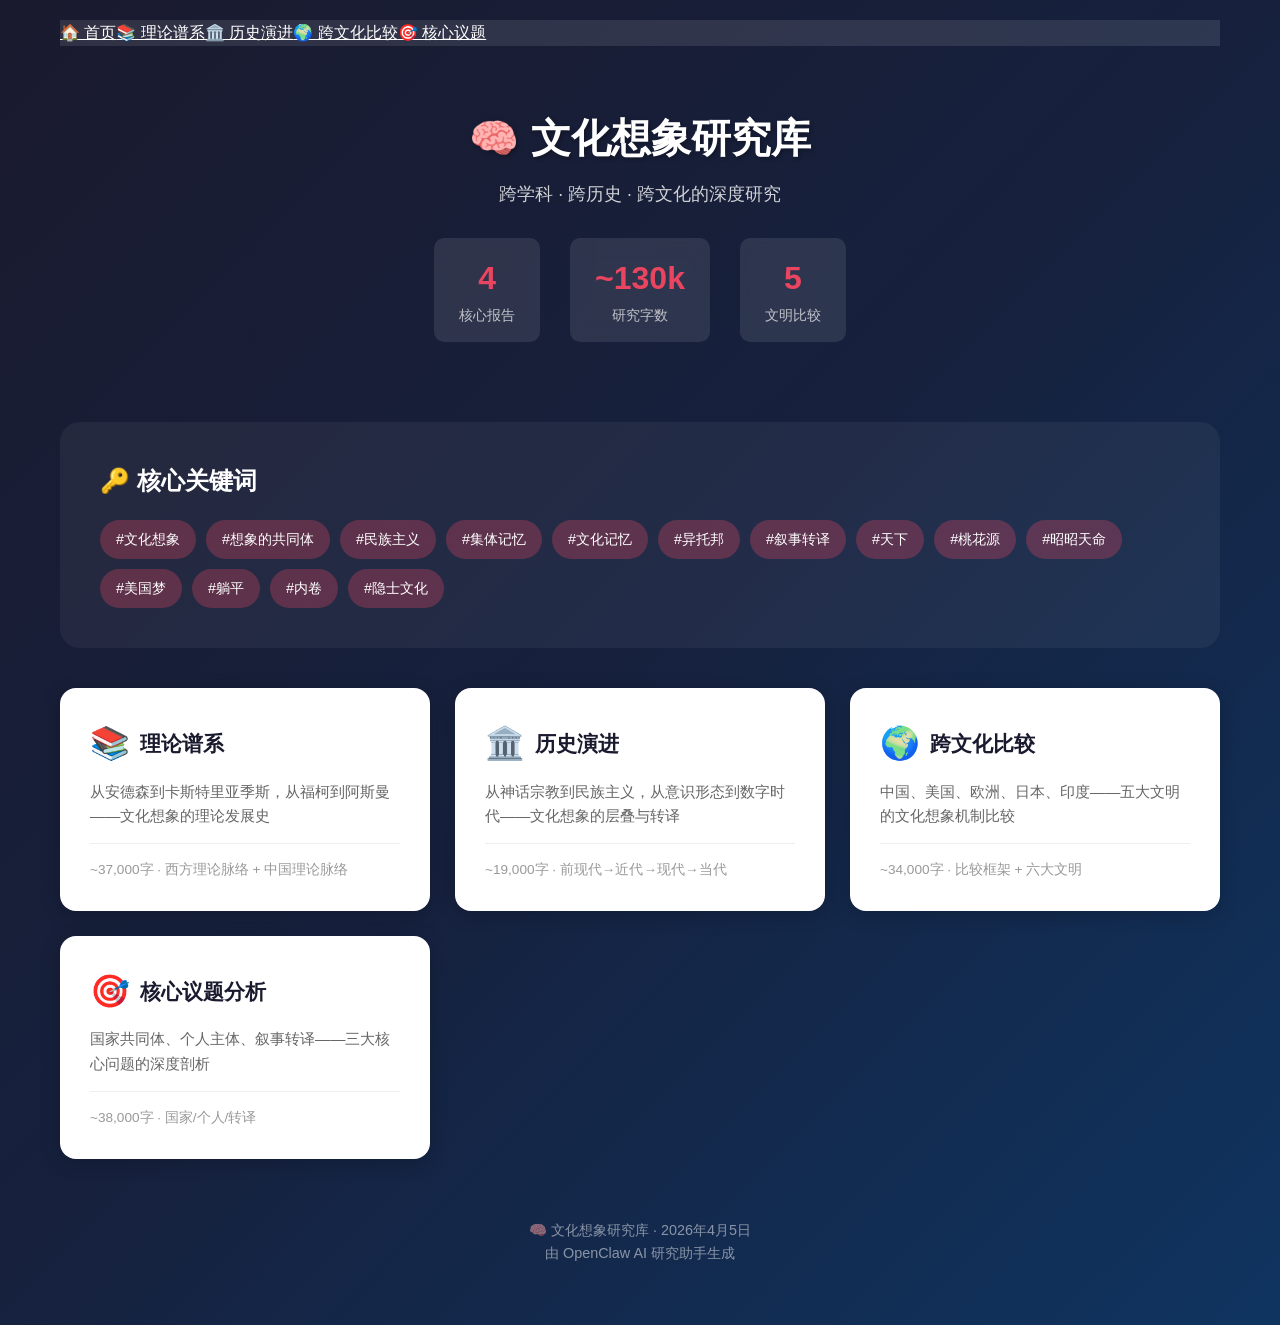
==== index.html @ b79385e4 "🎉 初始上传：文化想象研究库 - 理论谱系 (~37k字) - 历史演进 (~19k字) - 跨文化比较 (~34k字) - 核心议题分析 (~38k字)  生成时间: 2026-04-05" ====
<!DOCTYPE html>
<html lang="zh-CN">
<head>
    <meta charset="UTF-8">
    <meta name="viewport" content="width=device-width, initial-scale=1.0">
    <title>🧠 文化想象研究库</title>
    <style>
        * {
            margin: 0;
            padding: 0;
            box-sizing: border-box;
        }
        
        body {
            font-family: -apple-system, BlinkMacSystemFont, "Segoe UI", Roboto, "Helvetica Neue", Arial, sans-serif;
            line-height: 1.6;
            color: #333;
            background: linear-gradient(135deg, #1a1a2e 0%, #16213e 50%, #0f3460 100%);
            min-height: 100vh;
        }
        
        .container {
            max-width: 1200px;
            margin: 0 auto;
            padding: 20px;
        }
        
        header {
            text-align: center;
            padding: 60px 20px;
            color: white;
        }
        
        header h1 {
            font-size: 2.5rem;
            margin-bottom: 10px;
            text-shadow: 2px 2px 4px rgba(0,0,0,0.3);
        }
        
        header p {
            font-size: 1.1rem;
            opacity: 0.8;
        }
        
        .stats {
            display: flex;
            justify-content: center;
            gap: 30px;
            margin-top: 30px;
            flex-wrap: wrap;
        }
        
        .stat {
            background: rgba(255,255,255,0.1);
            padding: 15px 25px;
            border-radius: 10px;
            backdrop-filter: blur(10px);
        }
        
        .stat-number {
            font-size: 2rem;
            font-weight: bold;
            color: #e94560;
        }
        
        .stat-label {
            font-size: 0.9rem;
            opacity: 0.7;
        }
        
        .nav-grid {
            display: grid;
            grid-template-columns: repeat(auto-fit, minmax(280px, 1fr));
            gap: 25px;
            padding: 20px 0;
        }
        
        .nav-card {
            background: white;
            border-radius: 16px;
            padding: 30px;
            text-decoration: none;
            color: inherit;
            transition: transform 0.3s, box-shadow 0.3s;
            box-shadow: 0 4px 20px rgba(0,0,0,0.2);
        }
        
        .nav-card:hover {
            transform: translateY(-5px);
            box-shadow: 0 8px 30px rgba(233, 69, 96, 0.3);
        }
        
        .nav-card h2 {
            color: #1a1a2e;
            font-size: 1.3rem;
            margin-bottom: 10px;
            display: flex;
            align-items: center;
            gap: 10px;
        }
        
        .nav-card .emoji {
            font-size: 2rem;
        }
        
        .nav-card p {
            color: #666;
            font-size: 0.95rem;
        }
        
        .nav-card .meta {
            margin-top: 15px;
            padding-top: 15px;
            border-top: 1px solid #eee;
            font-size: 0.85rem;
            color: #999;
        }
        
        .hero-section {
            background: rgba(255,255,255,0.05);
            border-radius: 20px;
            padding: 40px;
            margin: 20px 0;
            color: white;
        }
        
        .hero-section h2 {
            font-size: 1.5rem;
            margin-bottom: 20px;
        }
        
        .keyword-grid {
            display: flex;
            flex-wrap: wrap;
            gap: 10px;
        }
        
        .keyword {
            background: rgba(233, 69, 96, 0.3);
            padding: 8px 16px;
            border-radius: 20px;
            font-size: 0.9rem;
        }
        
        footer {
            text-align: center;
            padding: 40px;
            color: rgba(255,255,255,0.5);
            font-size: 0.9rem;
        }
        
        @media (max-width: 768px) {
            header h1 {
                font-size: 1.8rem;
            }
            
            .stats {
                gap: 15px;
            }
            
            .stat {
                padding: 10px 20px;
            }
            
            .stat-number {
                font-size: 1.5rem;
            }
        }
    </style>
</head>
<body>
    <div class="container">
        <div class="nav-bar" style="background: rgba(255,255,255,0.1);"><a href="index.html" class="home" style="color: white;">🏠 首页</a><a href="theory.html" style="color: white;">📚 理论谱系</a><a href="history.html" style="color: white;">🏛️ 历史演进</a><a href="compare.html" style="color: white;">🌍 跨文化比较</a><a href="analysis.html" style="color: white;">🎯 核心议题</a></div>
<header>
            <h1>🧠 文化想象研究库</h1>
            <p>跨学科 · 跨历史 · 跨文化的深度研究</p>
            
            <div class="stats">
                <div class="stat">
                    <div class="stat-number">4</div>
                    <div class="stat-label">核心报告</div>
                </div>
                <div class="stat">
                    <div class="stat-number">~130k</div>
                    <div class="stat-label">研究字数</div>
                </div>
                <div class="stat">
                    <div class="stat-number">5</div>
                    <div class="stat-label">文明比较</div>
                </div>
            </div>
        </header>
        
        <div class="hero-section">
            <h2>🔑 核心关键词</h2>
            <div class="keyword-grid">
                <span class="keyword">#文化想象</span>
                <span class="keyword">#想象的共同体</span>
                <span class="keyword">#民族主义</span>
                <span class="keyword">#集体记忆</span>
                <span class="keyword">#文化记忆</span>
                <span class="keyword">#异托邦</span>
                <span class="keyword">#叙事转译</span>
                <span class="keyword">#天下</span>
                <span class="keyword">#桃花源</span>
                <span class="keyword">#昭昭天命</span>
                <span class="keyword">#美国梦</span>
                <span class="keyword">#躺平</span>
                <span class="keyword">#内卷</span>
                <span class="keyword">#隐士文化</span>
            </div>
        </div>
        
        <div class="nav-grid">
            <a href="theory.html" class="nav-card">
                <h2><span class="emoji">📚</span> 理论谱系</h2>
                <p>从安德森到卡斯特里亚季斯，从福柯到阿斯曼——文化想象的理论发展史</p>
                <div class="meta">~37,000字 · 西方理论脉络 + 中国理论脉络</div>
            </a>
            
            <a href="history.html" class="nav-card">
                <h2><span class="emoji">🏛️</span> 历史演进</h2>
                <p>从神话宗教到民族主义，从意识形态到数字时代——文化想象的层叠与转译</p>
                <div class="meta">~19,000字 · 前现代→近代→现代→当代</div>
            </a>
            
            <a href="compare.html" class="nav-card">
                <h2><span class="emoji">🌍</span> 跨文化比较</h2>
                <p>中国、美国、欧洲、日本、印度——五大文明的文化想象机制比较</p>
                <div class="meta">~34,000字 · 比较框架 + 六大文明</div>
            </a>
            
            <a href="analysis.html" class="nav-card">
                <h2><span class="emoji">🎯</span> 核心议题分析</h2>
                <p>国家共同体、个人主体、叙事转译——三大核心问题的深度剖析</p>
                <div class="meta">~38,000字 · 国家/个人/转译</div>
            </a>
        </div>
        
        <footer>
            <p>🧠 文化想象研究库 · 2026年4月5日</p>
            <p>由 OpenClaw AI 研究助手生成</p>
        </footer>
    </div>
</body>
</html>
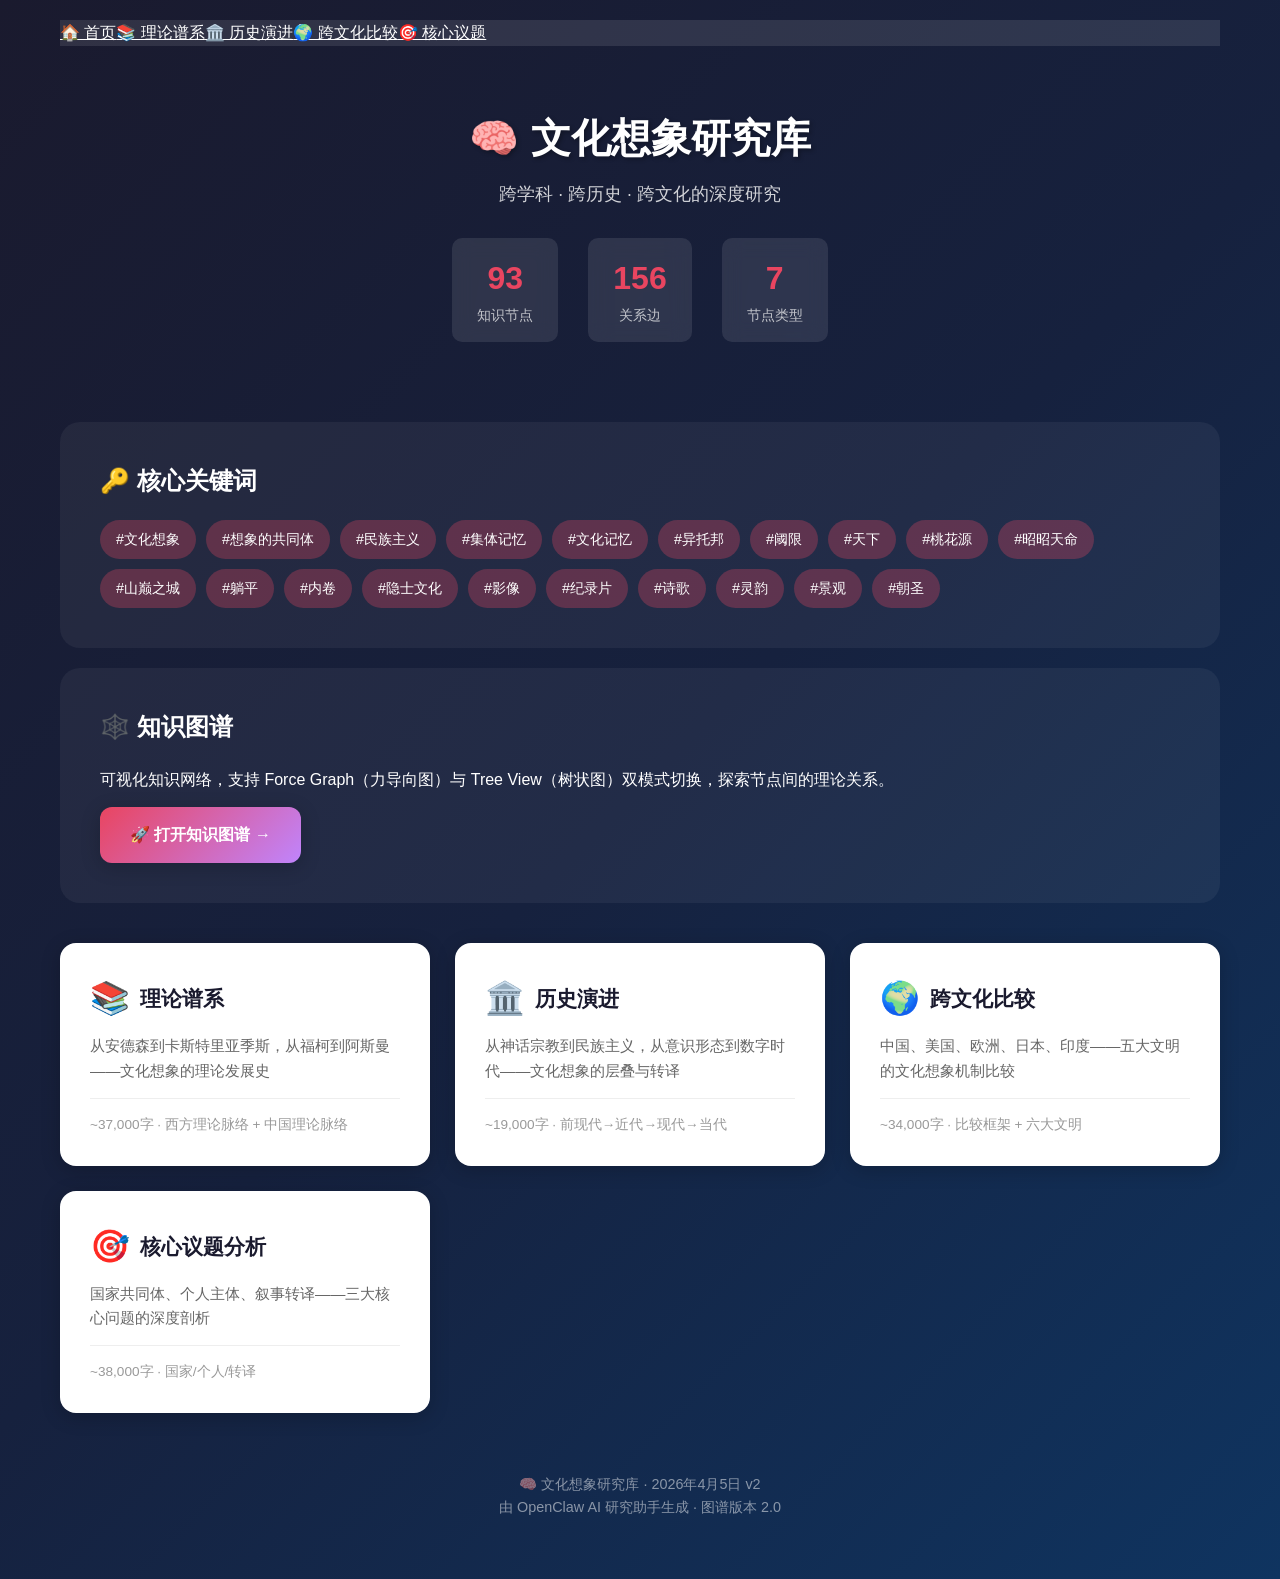
==== commit f8610b62: "📄 首页更新：93节点/156边统计、媒介关键词、图谱入口" ====
--- a/index.html
+++ b/index.html
@@ -177,20 +177,20 @@
             
             <div class="stats">
                 <div class="stat">
-                    <div class="stat-number">4</div>
-                    <div class="stat-label">核心报告</div>
+                    <div class="stat-number">93</div>
+                    <div class="stat-label">知识节点</div>
                 </div>
                 <div class="stat">
-                    <div class="stat-number">~130k</div>
-                    <div class="stat-label">研究字数</div>
+                    <div class="stat-number">156</div>
+                    <div class="stat-label">关系边</div>
                 </div>
                 <div class="stat">
-                    <div class="stat-number">5</div>
-                    <div class="stat-label">文明比较</div>
+                    <div class="stat-number">7</div>
+                    <div class="stat-label">节点类型</div>
                 </div>
             </div>
         </header>
-        
+
         <div class="hero-section">
             <h2>🔑 核心关键词</h2>
             <div class="keyword-grid">
@@ -200,15 +200,29 @@
                 <span class="keyword">#集体记忆</span>
                 <span class="keyword">#文化记忆</span>
                 <span class="keyword">#异托邦</span>
-                <span class="keyword">#叙事转译</span>
+                <span class="keyword">#阈限</span>
                 <span class="keyword">#天下</span>
                 <span class="keyword">#桃花源</span>
                 <span class="keyword">#昭昭天命</span>
-                <span class="keyword">#美国梦</span>
+                <span class="keyword">#山巅之城</span>
                 <span class="keyword">#躺平</span>
                 <span class="keyword">#内卷</span>
                 <span class="keyword">#隐士文化</span>
+                <span class="keyword">#影像</span>
+                <span class="keyword">#纪录片</span>
+                <span class="keyword">#诗歌</span>
+                <span class="keyword">#灵韵</span>
+                <span class="keyword">#景观</span>
+                <span class="keyword">#朝圣</span>
             </div>
+        </div>
+
+        <div class="hero-section">
+            <h2>🕸️ 知识图谱</h2>
+            <p style="margin-bottom:15px">可视化知识网络，支持 Force Graph（力导向图）与 Tree View（树状图）双模式切换，探索节点间的理论关系。</p>
+            <a href="graph.html" class="nav-card" style="display:inline-block;padding:15px 30px;background:linear-gradient(135deg,#e94560,#c084fc);color:white;border-radius:12px;text-decoration:none;font-weight:bold;">
+                🚀 打开知识图谱 →
+            </a>
         </div>
         
         <div class="nav-grid">
@@ -238,8 +252,8 @@
         </div>
         
         <footer>
-            <p>🧠 文化想象研究库 · 2026年4月5日</p>
-            <p>由 OpenClaw AI 研究助手生成</p>
+            <p>🧠 文化想象研究库 · 2026年4月5日 v2</p>
+            <p>由 OpenClaw AI 研究助手生成 · 图谱版本 2.0</p>
         </footer>
     </div>
 </body>
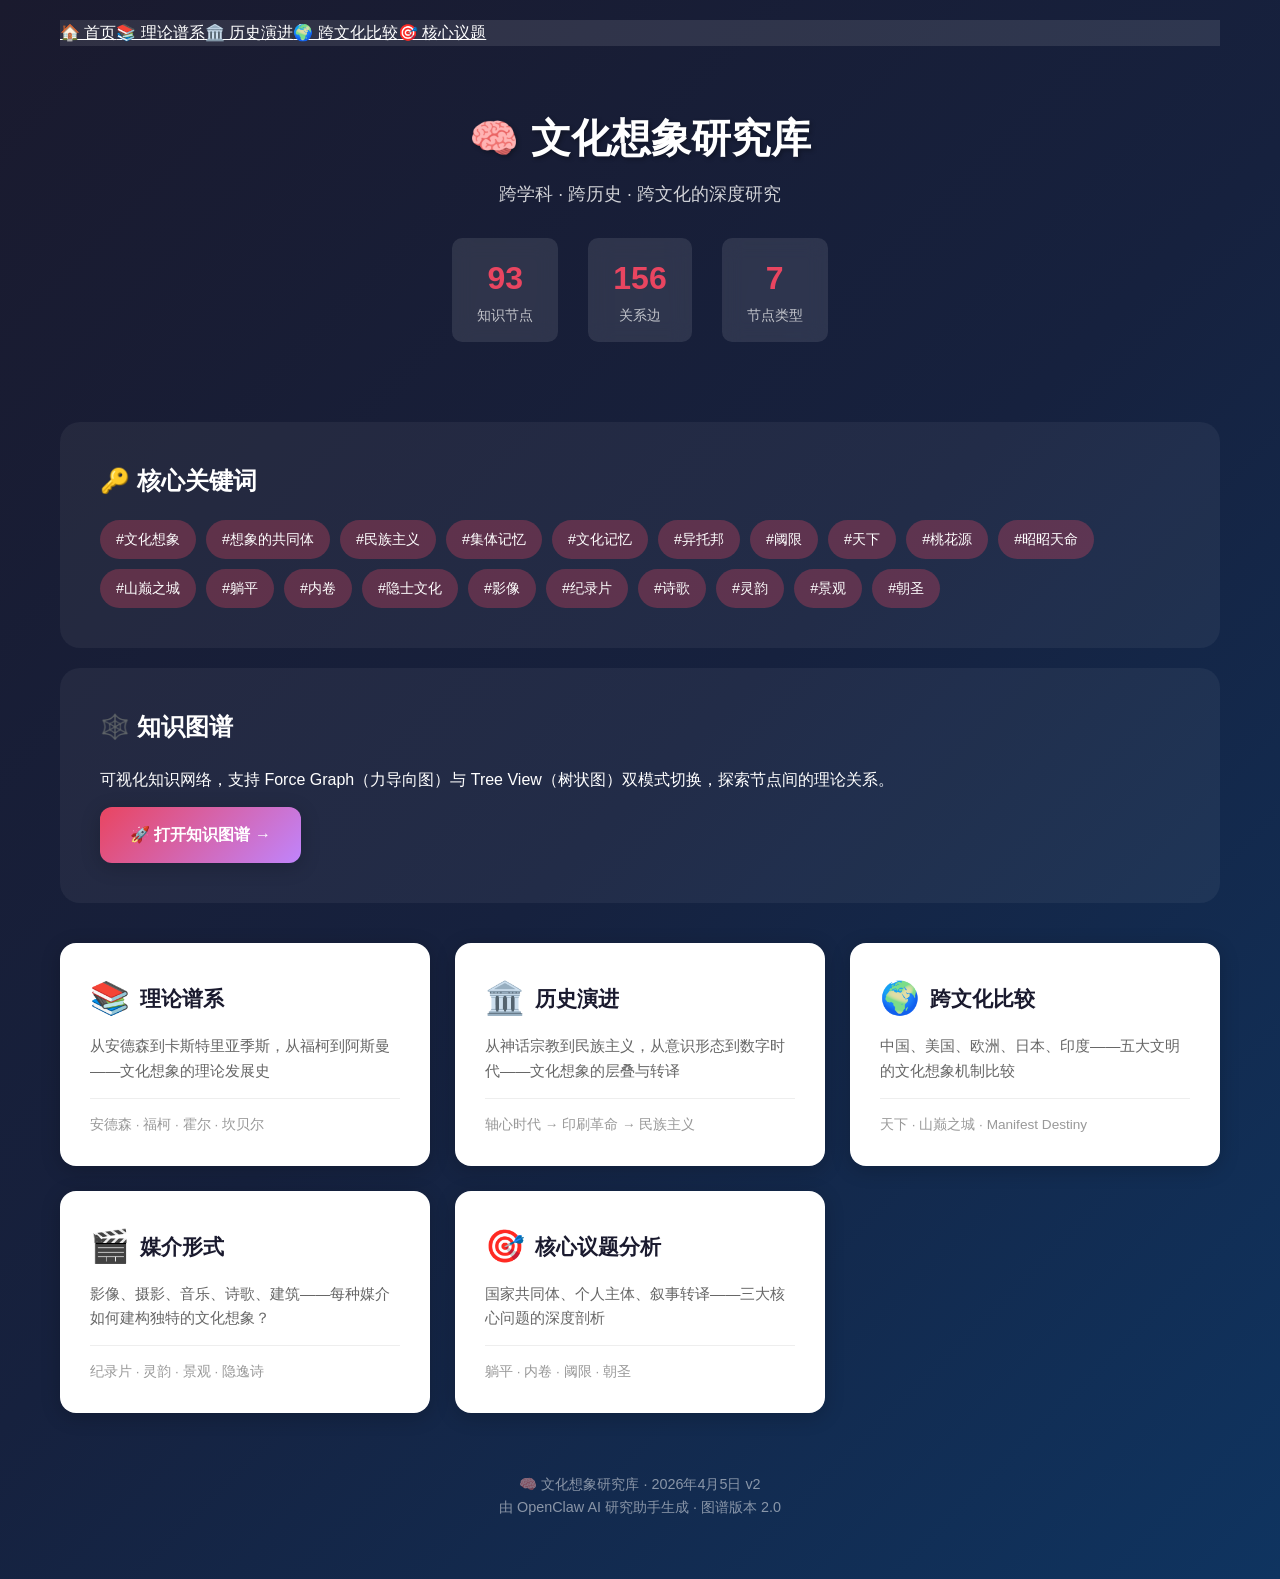
==== commit f853af74: "🎬 新增媒介形式页面 + 首页导航更新 新增 media.html： - 影像/纪录片：两种传统、代表作品（旅行者与魔术师/谢尔曼进军/潜行者/陆上行舟/赝品） - 摄影：桑塔格《论摄影》、打卡文化 " ====
--- a/index.html
+++ b/index.html
@@ -229,25 +229,31 @@
             <a href="theory.html" class="nav-card">
                 <h2><span class="emoji">📚</span> 理论谱系</h2>
                 <p>从安德森到卡斯特里亚季斯，从福柯到阿斯曼——文化想象的理论发展史</p>
-                <div class="meta">~37,000字 · 西方理论脉络 + 中国理论脉络</div>
-            </a>
-            
+                <div class="meta">安德森 · 福柯 · 霍尔 · 坎贝尔</div>
+            </a>
+
             <a href="history.html" class="nav-card">
                 <h2><span class="emoji">🏛️</span> 历史演进</h2>
                 <p>从神话宗教到民族主义，从意识形态到数字时代——文化想象的层叠与转译</p>
-                <div class="meta">~19,000字 · 前现代→近代→现代→当代</div>
-            </a>
-            
+                <div class="meta">轴心时代 → 印刷革命 → 民族主义</div>
+            </a>
+
             <a href="compare.html" class="nav-card">
                 <h2><span class="emoji">🌍</span> 跨文化比较</h2>
                 <p>中国、美国、欧洲、日本、印度——五大文明的文化想象机制比较</p>
-                <div class="meta">~34,000字 · 比较框架 + 六大文明</div>
-            </a>
-            
+                <div class="meta">天下 · 山巅之城 · Manifest Destiny</div>
+            </a>
+
+            <a href="media.html" class="nav-card">
+                <h2><span class="emoji">🎬</span> 媒介形式</h2>
+                <p>影像、摄影、音乐、诗歌、建筑——每种媒介如何建构独特的文化想象？</p>
+                <div class="meta">纪录片 · 灵韵 · 景观 · 隐逸诗</div>
+            </a>
+
             <a href="analysis.html" class="nav-card">
                 <h2><span class="emoji">🎯</span> 核心议题分析</h2>
                 <p>国家共同体、个人主体、叙事转译——三大核心问题的深度剖析</p>
-                <div class="meta">~38,000字 · 国家/个人/转译</div>
+                <div class="meta">躺平 · 内卷 · 阈限 · 朝圣</div>
             </a>
         </div>
         
